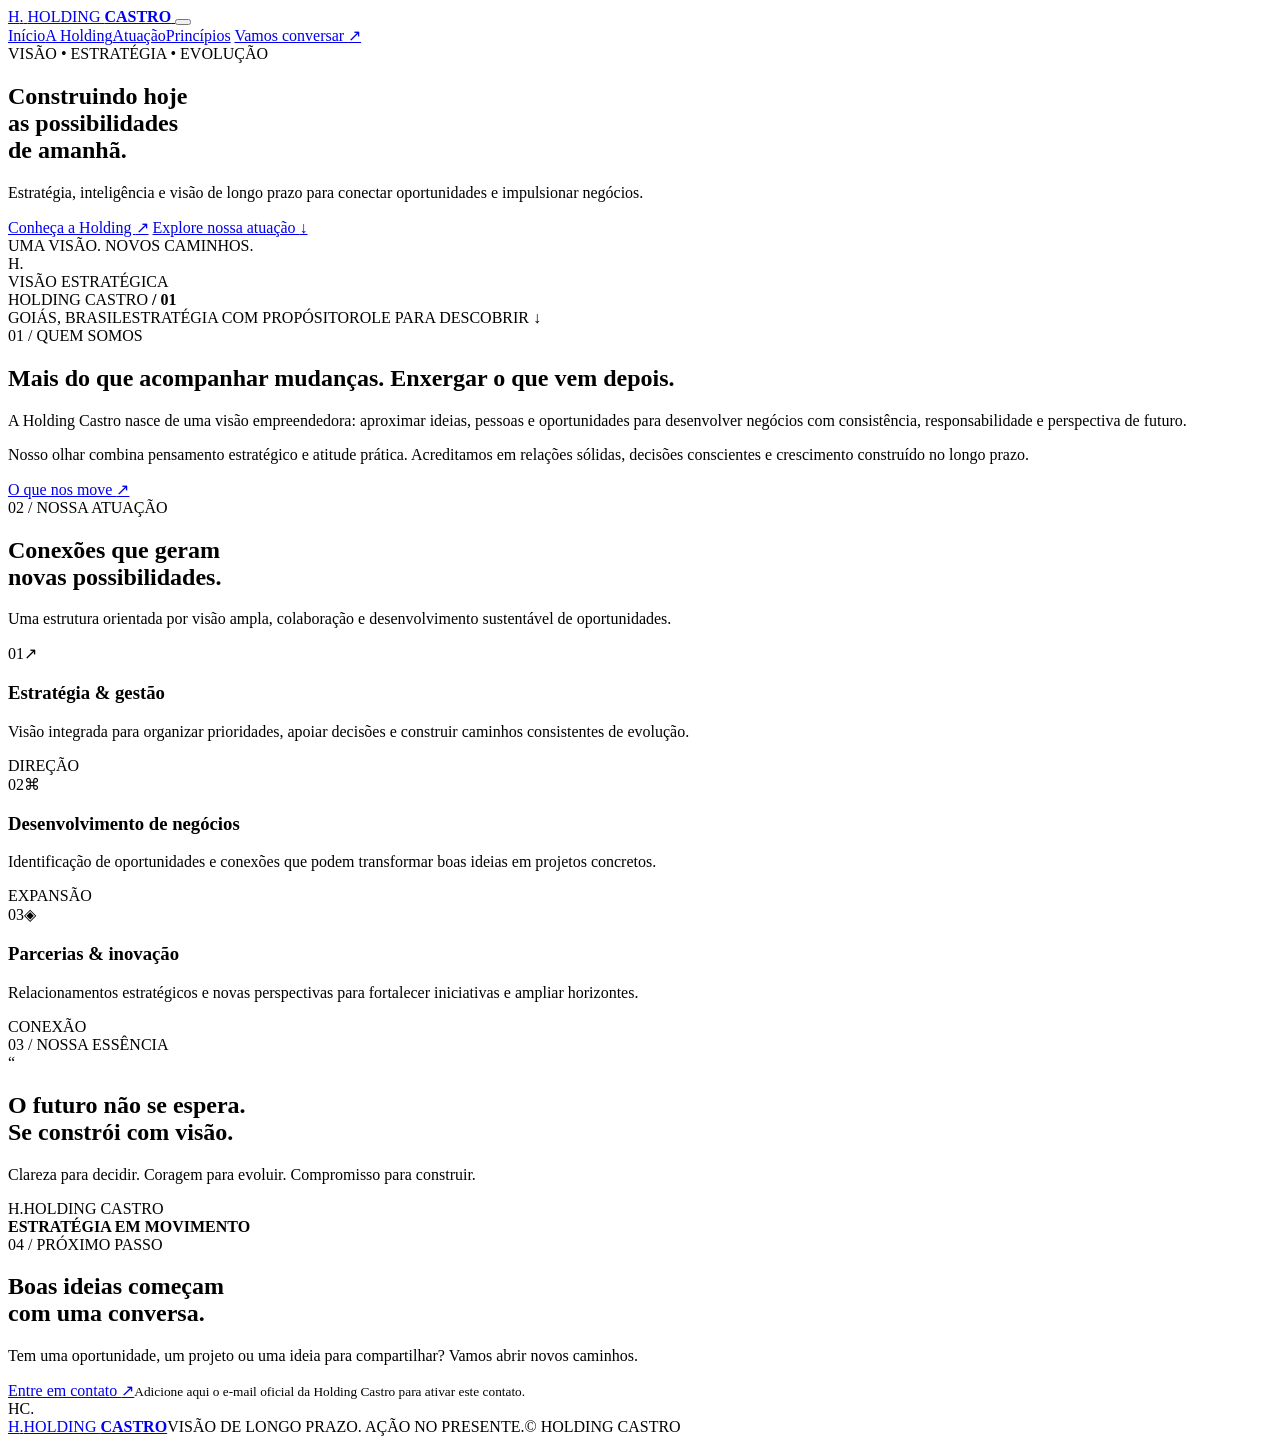
==== index.html @ 712f5ce4 "Cria novo site institucional preto e verde" ====
<!doctype html>
<html lang="pt-BR">
<head>
  <meta charset="utf-8">
  <meta name="viewport" content="width=device-width, initial-scale=1">
  <meta name="theme-color" content="#080b09">
  <meta name="description" content="Holding Castro — visão estratégica, gestão e oportunidades para construir negócios sólidos.">
  <title>Holding Castro | Estratégia que move o futuro</title>
  <link rel="preconnect" href="https://fonts.googleapis.com">
  <link rel="preconnect" href="https://fonts.gstatic.com" crossorigin>
  <link href="https://fonts.googleapis.com/css2?family=DM+Sans:wght@400;500;600;700&family=Manrope:wght@400;500;600;700;800&display=swap" rel="stylesheet">
  <link rel="stylesheet" href="styles.css">
  <script src="script.js" defer></script>
</head>
<body>
  <div class="ambient ambient-one"></div><div class="ambient ambient-two"></div>
  <header class="site-header">
    <div class="container nav-wrap">
      <a class="brand" href="#inicio" aria-label="Holding Castro, início">
        <span class="brand-symbol">H<span>.</span></span>
        <span class="brand-name">HOLDING <b>CASTRO</b></span>
      </a>
      <button class="menu-toggle" aria-label="Abrir menu" aria-expanded="false"><span></span><span></span></button>
      <nav class="nav-links" aria-label="Navegação principal">
        <a href="#inicio">Início</a><a href="#sobre">A Holding</a><a href="#atuacao">Atuação</a><a href="#principios">Princípios</a>
        <a class="nav-cta" href="#contato">Vamos conversar <span>↗</span></a>
      </nav>
    </div>
  </header>

  <main>
    <section class="hero" id="inicio">
      <div class="container hero-layout">
        <div class="hero-content reveal">
          <div class="eyebrow"><i></i> VISÃO • ESTRATÉGIA • EVOLUÇÃO</div>
          <h1>Construindo hoje<br>as possibilidades<br>de <span class="green-text">amanhã.</span></h1>
          <p class="hero-lead">Estratégia, inteligência e visão de longo prazo para conectar oportunidades e impulsionar negócios.</p>
          <div class="hero-actions">
            <a class="button button-primary" href="#sobre">Conheça a Holding <span>↗</span></a>
            <a class="text-link" href="#atuacao">Explore nossa atuação <span>↓</span></a>
          </div>
          <div class="hero-footnote"><span class="line"></span><span>UMA VISÃO. NOVOS CAMINHOS.</span></div>
        </div>
        <div class="hero-art reveal" aria-label="Elemento gráfico abstrato representando crescimento e conexão">
          <div class="orbit orbit-a"></div><div class="orbit orbit-b"></div>
          <div class="core"><div class="core-inner">H<span>.</span></div></div>
          <div class="orbit-label label-top"><span class="pulse"></span> VISÃO ESTRATÉGICA</div>
          <div class="orbit-label label-bottom">HOLDING CASTRO <b> / 01</b></div>
          <div class="art-cross cross-one"></div><div class="art-cross cross-two"></div>
        </div>
      </div>
      <div class="hero-bottom container"><span>GOIÁS, BRASIL</span><span>ESTRATÉGIA COM PROPÓSITO</span><span>ROLE PARA DESCOBRIR <b>↓</b></span></div>
    </section>

    <section class="intro section-pad" id="sobre">
      <div class="container intro-grid">
        <div class="section-kicker reveal"><span>01 / QUEM SOMOS</span><span class="kicker-rule"></span></div>
        <div class="intro-copy reveal">
          <h2>Mais do que acompanhar mudanças. <span class="muted-heading">Enxergar o que vem depois.</span></h2>
          <p>A Holding Castro nasce de uma visão empreendedora: aproximar ideias, pessoas e oportunidades para desenvolver negócios com consistência, responsabilidade e perspectiva de futuro.</p>
          <p>Nosso olhar combina pensamento estratégico e atitude prática. Acreditamos em relações sólidas, decisões conscientes e crescimento construído no longo prazo.</p>
          <a class="arrow-link" href="#principios">O que nos move <span>↗</span></a>
        </div>
      </div>
    </section>

    <section class="approach section-pad" id="atuacao">
      <div class="container">
        <div class="section-heading reveal">
          <div><div class="section-kicker"><span>02 / NOSSA ATUAÇÃO</span></div><h2>Conexões que geram<br><span class="green-text">novas possibilidades.</span></h2></div>
          <p>Uma estrutura orientada por visão ampla, colaboração e desenvolvimento sustentável de oportunidades.</p>
        </div>
        <div class="cards-grid">
          <article class="approach-card reveal"><div class="card-top"><span>01</span><span class="card-icon">↗</span></div><div class="card-line"></div><h3>Estratégia &amp; gestão</h3><p>Visão integrada para organizar prioridades, apoiar decisões e construir caminhos consistentes de evolução.</p><span class="card-index">DIREÇÃO</span></article>
          <article class="approach-card reveal"><div class="card-top"><span>02</span><span class="card-icon">⌘</span></div><div class="card-line"></div><h3>Desenvolvimento de negócios</h3><p>Identificação de oportunidades e conexões que podem transformar boas ideias em projetos concretos.</p><span class="card-index">EXPANSÃO</span></article>
          <article class="approach-card reveal"><div class="card-top"><span>03</span><span class="card-icon">◈</span></div><div class="card-line"></div><h3>Parcerias &amp; inovação</h3><p>Relacionamentos estratégicos e novas perspectivas para fortalecer iniciativas e ampliar horizontes.</p><span class="card-index">CONEXÃO</span></article>
        </div>
      </div>
    </section>

    <section class="statement section-pad" id="principios">
      <div class="container statement-inner reveal">
        <div class="section-kicker"><span>03 / NOSSA ESSÊNCIA</span></div>
        <div class="statement-content"><span class="quote-mark">“</span><h2>O futuro não se espera.<br><span class="green-text">Se constrói com visão.</span></h2><p>Clareza para decidir. Coragem para evoluir. Compromisso para construir.</p></div>
        <div class="statement-signature"><span class="signature-mark">H.</span><span>HOLDING CASTRO<br><b>ESTRATÉGIA EM MOVIMENTO</b></span></div>
      </div>
    </section>

    <section class="contact section-pad" id="contato">
      <div class="container contact-panel reveal">
        <div class="contact-orb"></div>
        <div class="section-kicker"><span>04 / PRÓXIMO PASSO</span></div>
        <div class="contact-content"><h2>Boas ideias começam<br>com uma <span class="green-text">conversa.</span></h2><p>Tem uma oportunidade, um projeto ou uma ideia para compartilhar? Vamos abrir novos caminhos.</p><a class="button button-primary" href="mailto:">Entre em contato <span>↗</span></a><small>Adicione aqui o e-mail oficial da Holding Castro para ativar este contato.</small></div>
        <div class="contact-watermark">HC<span>.</span></div>
      </div>
    </section>
  </main>

  <footer class="site-footer"><div class="container footer-inner"><a class="brand" href="#inicio"><span class="brand-symbol">H<span>.</span></span><span class="brand-name">HOLDING <b>CASTRO</b></span></a><span>VISÃO DE LONGO PRAZO. AÇÃO NO PRESENTE.</span><span>© <b id="year"></b> HOLDING CASTRO</span></div></footer>
</body>
</html>
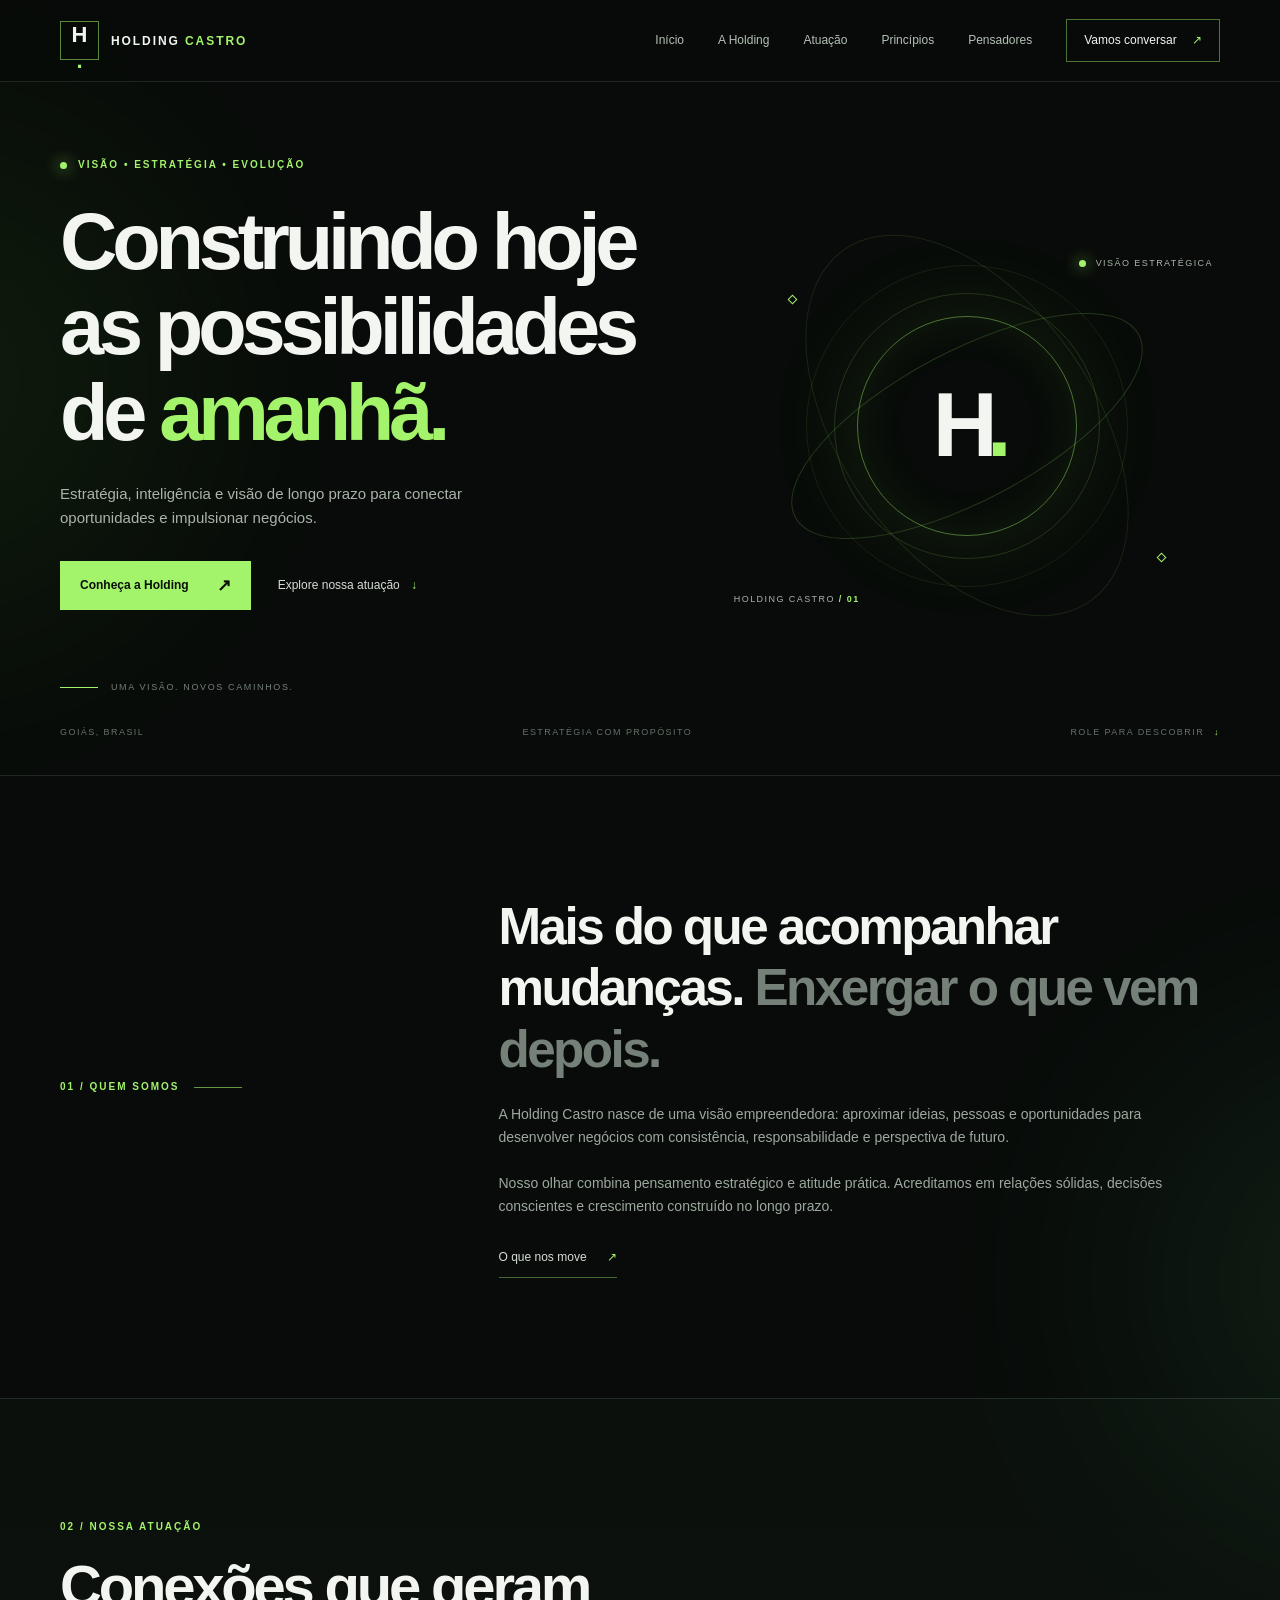
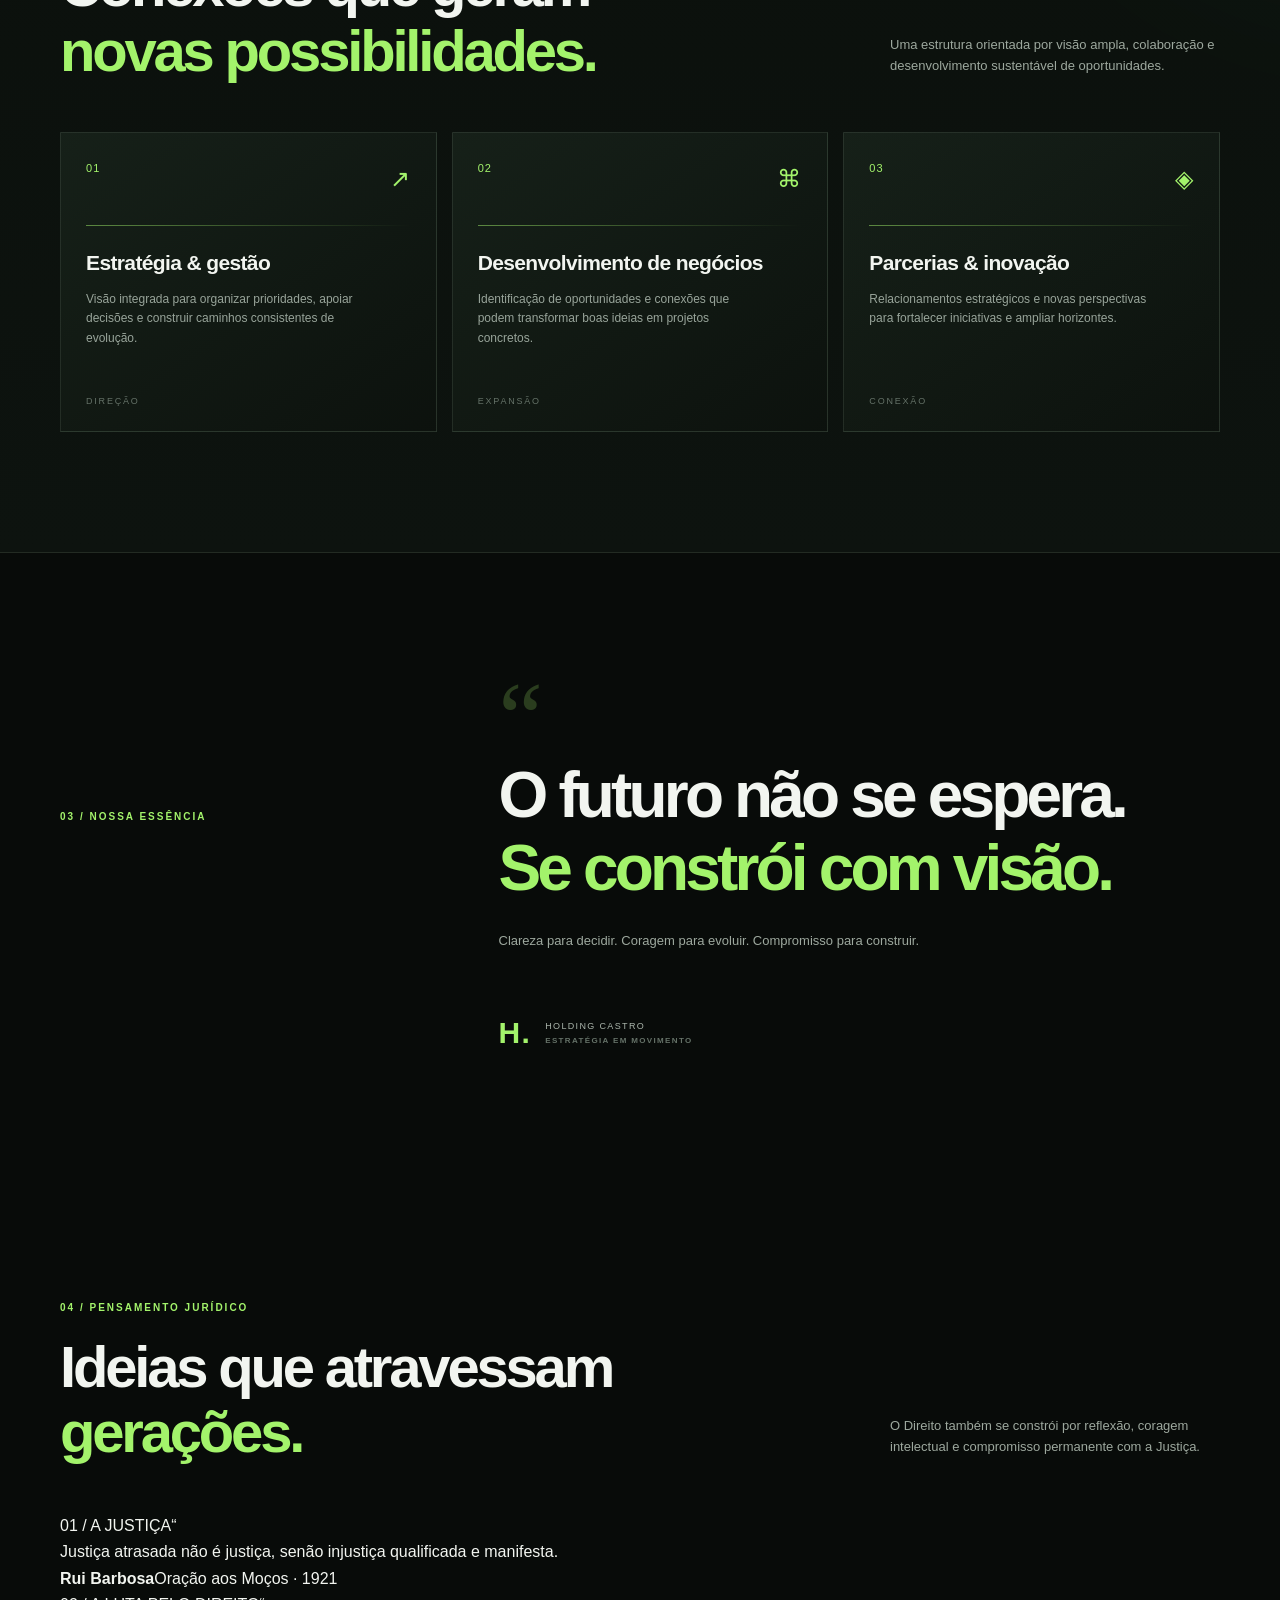
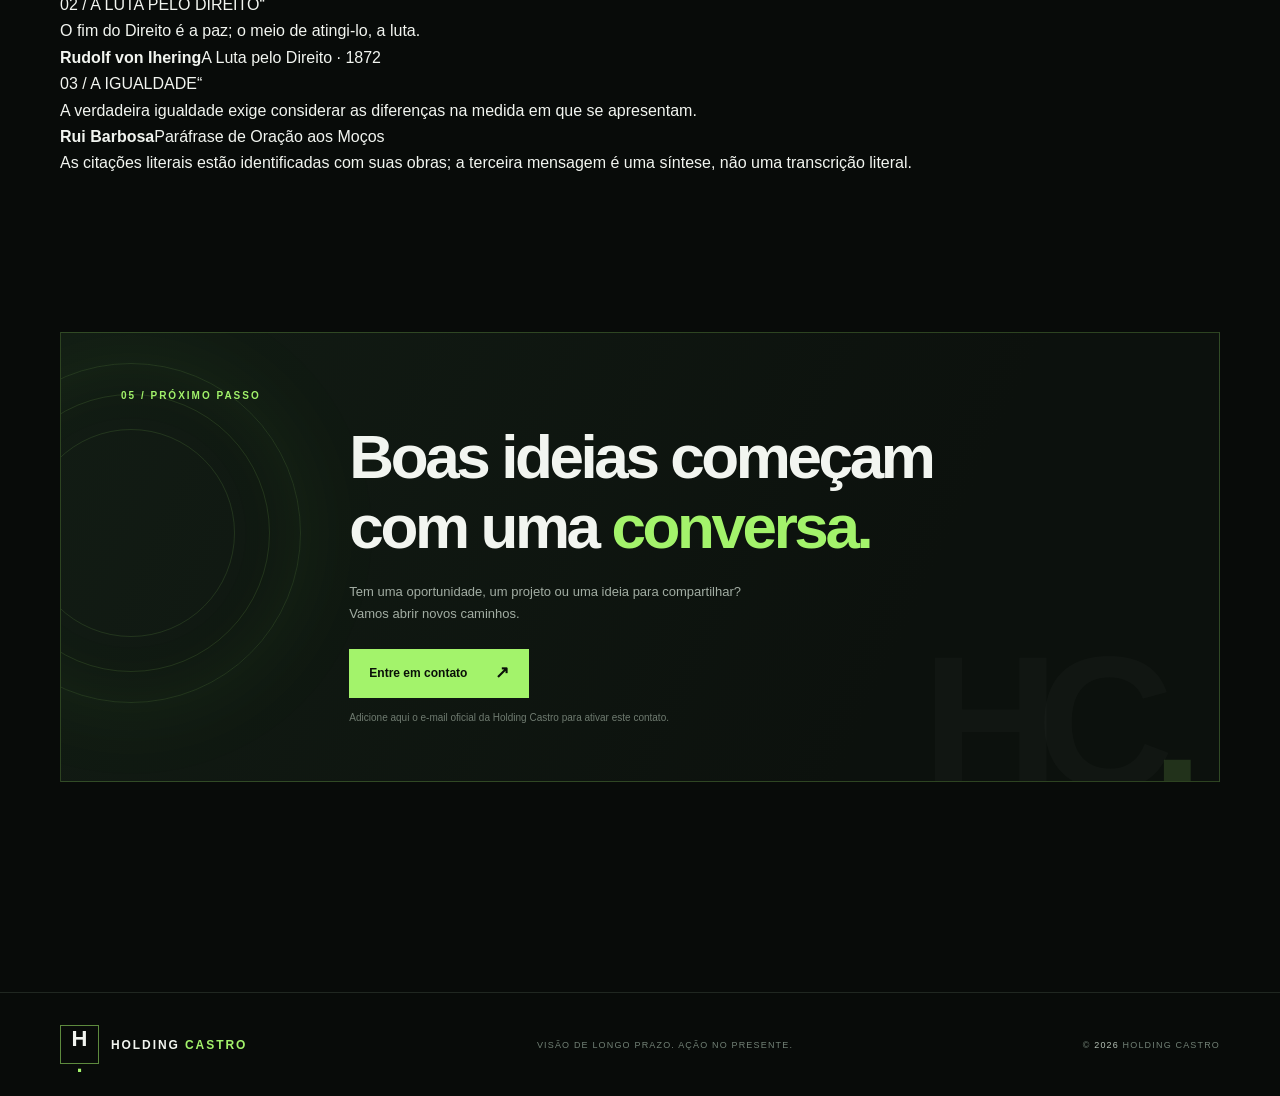
==== commit 3ff0da9d: "Adiciona seção de frases de pensadores do Direito" ====
--- a/index.html
+++ b/index.html
@@ -22,7 +22,7 @@
       </a>
       <button class="menu-toggle" aria-label="Abrir menu" aria-expanded="false"><span></span><span></span></button>
       <nav class="nav-links" aria-label="Navegação principal">
-        <a href="#inicio">Início</a><a href="#sobre">A Holding</a><a href="#atuacao">Atuação</a><a href="#principios">Princípios</a>
+        <a href="#inicio">Início</a><a href="#sobre">A Holding</a><a href="#atuacao">Atuação</a><a href="#principios">Princípios</a><a href="#pensadores">Pensadores</a>
         <a class="nav-cta" href="#contato">Vamos conversar <span>↗</span></a>
       </nav>
     </div>
@@ -86,10 +86,27 @@
       </div>
     </section>
 
+
+
+    <section class="thinkers section-pad" id="pensadores">
+      <div class="container">
+        <div class="section-heading reveal">
+          <div><div class="section-kicker"><span>04 / PENSAMENTO JURÍDICO</span></div><h2>Ideias que atravessam<br><span class="green-text">gerações.</span></h2></div>
+          <p>O Direito também se constrói por reflexão, coragem intelectual e compromisso permanente com a Justiça.</p>
+        </div>
+        <div class="thinkers-grid">
+          <article class="thinker-card reveal"><span class="thinker-number">01 / A JUSTIÇA</span><span class="thinker-quote">“</span><blockquote>Justiça atrasada não é justiça, senão injustiça qualificada e manifesta.</blockquote><div class="thinker-author"><b>Rui Barbosa</b><span>Oração aos Moços · 1921</span></div></article>
+          <article class="thinker-card thinker-featured reveal"><span class="thinker-number">02 / A LUTA PELO DIREITO</span><span class="thinker-quote">“</span><blockquote>O fim do Direito é a paz; o meio de atingi-lo, a luta.</blockquote><div class="thinker-author"><b>Rudolf von Ihering</b><span>A Luta pelo Direito · 1872</span></div></article>
+          <article class="thinker-card reveal"><span class="thinker-number">03 / A IGUALDADE</span><span class="thinker-quote">“</span><blockquote>A verdadeira igualdade exige considerar as diferenças na medida em que se apresentam.</blockquote><div class="thinker-author"><b>Rui Barbosa</b><span>Paráfrase de Oração aos Moços</span></div></article>
+        </div>
+        <p class="thinkers-note">As citações literais estão identificadas com suas obras; a terceira mensagem é uma síntese, não uma transcrição literal.</p>
+      </div>
+    </section>
+
     <section class="contact section-pad" id="contato">
       <div class="container contact-panel reveal">
         <div class="contact-orb"></div>
-        <div class="section-kicker"><span>04 / PRÓXIMO PASSO</span></div>
+        <div class="section-kicker"><span>05 / PRÓXIMO PASSO</span></div>
         <div class="contact-content"><h2>Boas ideias começam<br>com uma <span class="green-text">conversa.</span></h2><p>Tem uma oportunidade, um projeto ou uma ideia para compartilhar? Vamos abrir novos caminhos.</p><a class="button button-primary" href="mailto:">Entre em contato <span>↗</span></a><small>Adicione aqui o e-mail oficial da Holding Castro para ativar este contato.</small></div>
         <div class="contact-watermark">HC<span>.</span></div>
       </div>
--- a/styles.css
+++ b/styles.css
@@ -0,0 +1,16 @@
+:root{--bg:#080b09;--panel:#101612;--panel2:#0c110e;--green:#a3f36b;--green2:#65c83d;--white:#f2f5f0;--muted:#9aa59b;--line:rgba(190,220,190,.13);--font:'DM Sans',sans-serif;--display:'Manrope',sans-serif}
+*{box-sizing:border-box;margin:0;padding:0}html{scroll-behavior:smooth;scroll-padding-top:90px}body{background:var(--bg);color:var(--white);font-family:var(--font);line-height:1.65;overflow-x:hidden}a{color:inherit;text-decoration:none}.container{width:min(1160px,calc(100% - 48px));margin:auto}.green-text{color:var(--green)}.muted-heading{color:#748078}
+.ambient{position:absolute;width:460px;height:460px;border-radius:50%;filter:blur(130px);opacity:.09;pointer-events:none}.ambient-one{background:#58d52d;top:150px;left:-300px}.ambient-two{background:#5adf8b;right:-320px;top:1050px}
+.site-header{height:82px;position:sticky;top:0;z-index:20;background:rgba(8,11,9,.83);backdrop-filter:blur(18px);border-bottom:1px solid var(--line)}.nav-wrap{height:100%;display:flex;align-items:center;justify-content:space-between}.brand{display:inline-flex;align-items:center;gap:12px}.brand-symbol{width:39px;height:39px;border:1px solid rgba(163,243,107,.55);display:grid;place-items:center;font:800 22px var(--display);color:var(--white);position:relative}.brand-symbol span,.signature-mark{color:var(--green)}.brand-name{font:700 12px var(--display);letter-spacing:.16em}.brand-name b{color:var(--green);font-weight:700}.nav-links{display:flex;align-items:center;gap:34px;font-size:12px;color:#b6c0b7}.nav-links>a:not(.nav-cta){transition:color .2s}.nav-links>a:hover{color:var(--green)}.nav-cta{border:1px solid rgba(163,243,107,.45);padding:11px 17px;color:var(--white)}.nav-cta span{color:var(--green);padding-left:12px}.menu-toggle{display:none}
+.hero{min-height:690px;position:relative;display:flex;flex-direction:column;justify-content:center;padding:75px 0 35px;border-bottom:1px solid var(--line);overflow:hidden}.hero-layout{display:grid;grid-template-columns:1.1fr .9fr;align-items:center;gap:35px}.eyebrow,.section-kicker{font-size:10px;letter-spacing:.2em;color:var(--green);font-weight:700}.eyebrow{display:flex;align-items:center;gap:11px;margin-bottom:25px}.eyebrow i,.pulse{width:7px;height:7px;border-radius:50%;background:var(--green);box-shadow:0 0 15px var(--green)}h1,h2,h3{font-family:var(--display)}h1{font-size:clamp(48px,6.2vw,82px);line-height:1.08;letter-spacing:-.065em;font-weight:600}.hero-lead{max-width:480px;color:#aab4aa;font-size:15px;margin:26px 0 30px}.hero-actions{display:flex;align-items:center;gap:27px}.button{min-height:49px;display:inline-flex;align-items:center;justify-content:center;gap:28px;padding:0 20px;font-size:12px;font-weight:700;transition:transform .25s,box-shadow .25s}.button:hover{transform:translateY(-3px);box-shadow:0 12px 35px rgba(120,230,70,.17)}.button-primary{background:var(--green);color:#0a1008}.button-primary span{font-size:17px}.text-link,.arrow-link{font-size:12px;color:#d5ddd4}.text-link span{color:var(--green);padding-left:8px}.hero-footnote{display:flex;align-items:center;gap:13px;margin-top:70px;color:#758078;font-size:9px;letter-spacing:.18em}.hero-footnote .line{width:38px;height:1px;background:var(--green)}
+.hero-art{height:470px;position:relative;display:grid;place-items:center}.core{width:220px;height:220px;border-radius:50%;border:1px solid rgba(163,243,107,.45);display:grid;place-items:center;box-shadow:0 0 100px rgba(114,225,68,.11),inset 0 0 50px rgba(114,225,68,.08);position:relative}.core:before,.core:after{content:"";position:absolute;border:1px solid rgba(163,243,107,.16);border-radius:50%;inset:-24px}.core:after{inset:-52px;border-color:rgba(163,243,107,.09)}.core-inner{font:800 90px var(--display);letter-spacing:-.12em}.core-inner span{color:var(--green)}.orbit{position:absolute;border:1px solid rgba(163,243,107,.18);border-radius:50%;transform:rotate(-28deg)}.orbit-a{width:390px;height:150px}.orbit-b{width:430px;height:255px;transform:rotate(55deg);border-color:rgba(163,243,107,.11)}.orbit-label{position:absolute;font-size:9px;letter-spacing:.16em;color:#a9b5aa}.label-top{top:65px;right:7px;display:flex;align-items:center;gap:10px}.label-bottom{bottom:54px;left:20px}.label-bottom b{color:var(--green)}.art-cross{position:absolute;width:7px;height:7px;border:1px solid var(--green);transform:rotate(45deg)}.cross-one{top:105px;left:75px}.cross-two{right:55px;bottom:100px}
+.hero-bottom{display:flex;justify-content:space-between;color:#667169;font-size:9px;letter-spacing:.16em;margin-top:30px}.hero-bottom b{color:var(--green);padding-left:6px}
+.section-pad{padding:120px 0}.intro-grid{display:grid;grid-template-columns:.7fr 1.3fr;gap:50px}.section-kicker{display:flex;align-items:center;gap:15px}.kicker-rule{height:1px;width:48px;background:var(--green);opacity:.6}.intro-copy h2{font-size:clamp(33px,4vw,52px);line-height:1.2;letter-spacing:-.05em;font-weight:600;max-width:720px}.intro-copy>p{max-width:690px;color:#9da89e;font-size:14px;margin-top:23px}.arrow-link{display:inline-flex;gap:20px;margin-top:30px;border-bottom:1px solid rgba(163,243,107,.4);padding-bottom:9px}.arrow-link span{color:var(--green)}
+.approach{background:linear-gradient(180deg,#0b100c,#0d130f);border-top:1px solid var(--line);border-bottom:1px solid var(--line)}.section-heading{display:flex;justify-content:space-between;align-items:end;gap:40px;margin-bottom:48px}.section-heading h2,.contact-content h2{font-size:clamp(37px,4.8vw,58px);line-height:1.12;letter-spacing:-.055em;margin-top:18px}.section-heading>p{max-width:330px;color:#9da89e;font-size:13px;padding-bottom:7px}.cards-grid{display:grid;grid-template-columns:repeat(3,1fr);gap:15px}.approach-card{min-height:300px;padding:26px 25px 22px;background:linear-gradient(145deg,rgba(25,36,27,.8),rgba(12,17,13,.8));border:1px solid var(--line);position:relative;transition:transform .3s,border-color .3s}.approach-card:hover{transform:translateY(-7px);border-color:rgba(163,243,107,.45)}.card-top{display:flex;justify-content:space-between;color:var(--green);font-size:11px;letter-spacing:.1em}.card-icon{font-size:24px}.card-line{height:1px;background:linear-gradient(90deg,var(--green),transparent);opacity:.5;margin:27px 0 24px}.approach-card h3{font-size:21px;line-height:1.25;letter-spacing:-.03em}.approach-card p{color:#98a49a;font-size:12px;margin-top:13px;max-width:290px}.card-index{position:absolute;bottom:22px;left:25px;color:#657268;font-size:9px;letter-spacing:.2em}
+.statement{padding:130px 0}.statement-inner{display:grid;grid-template-columns:.7fr 1.3fr;gap:50px;position:relative}.statement-content{position:relative}.quote-mark{font:100px Georgia;color:rgba(163,243,107,.22);line-height:.7}.statement-content h2{font-size:clamp(42px,5vw,66px);line-height:1.14;letter-spacing:-.06em}.statement-content p{color:#9da89e;font-size:13px;margin-top:25px}.statement-signature{grid-column:2;display:flex;align-items:center;gap:14px;margin-top:15px;color:#aab5ab;font-size:9px;letter-spacing:.15em}.signature-mark{font:700 30px var(--display)}.statement-signature b{color:#657268;font-size:8px}
+.contact{padding-top:35px}.contact-panel{position:relative;overflow:hidden;min-height:400px;padding:55px 60px;background:linear-gradient(115deg,#121c14,#0c110d 72%);border:1px solid rgba(163,243,107,.22)}.contact-content{position:relative;z-index:1;margin-left:22%}.contact-content h2{font-size:clamp(40px,5vw,62px)}.contact-content p{color:#a2ada3;font-size:13px;max-width:400px;margin:20px 0 25px}.contact-content small{display:block;color:#6f7b70;font-size:10px;margin-top:12px}.contact-orb{position:absolute;width:340px;height:340px;border-radius:50%;border:1px solid rgba(163,243,107,.13);left:-100px;top:30px;box-shadow:0 0 100px rgba(113,220,68,.07),inset 0 0 70px rgba(113,220,68,.06)}.contact-orb:before,.contact-orb:after{content:"";position:absolute;border:1px solid rgba(163,243,107,.12);border-radius:50%;inset:30px}.contact-orb:after{inset:65px}.contact-watermark{position:absolute;right:38px;bottom:-50px;font:800 190px var(--display);color:rgba(255,255,255,.025);letter-spacing:-.12em}.contact-watermark span{color:rgba(163,243,107,.15)}
+.site-footer{padding:32px 0;border-top:1px solid var(--line);margin-top:90px}.footer-inner{display:flex;justify-content:space-between;align-items:center;gap:20px}.footer-inner>span{font-size:9px;color:#718075;letter-spacing:.13em}.footer-inner>span b{color:#b4c0b5;font-weight:500}
+.reveal{opacity:0;transform:translateY(22px);transition:opacity .7s ease,transform .7s ease}.reveal.visible{opacity:1;transform:translateY(0)}
+@media(max-width:850px){.nav-links{gap:18px}.hero-layout{grid-template-columns:1fr  .8fr}.hero-art{transform:scale(.85)}.intro-grid,.statement-inner{grid-template-columns:.5fr 1.5fr;gap:25px}.contact-content{margin-left:12%}}
+@media(max-width:680px){.container{width:min(100% - 36px,520px)}.site-header{height:70px}.menu-toggle{display:flex;width:42px;height:42px;flex-direction:column;justify-content:center;align-items:center;gap:6px;background:transparent;border:1px solid var(--line)}.menu-toggle span{width:17px;height:1px;background:var(--green);transition:transform .2s}.menu-toggle[aria-expanded=true] span:first-child{transform:translateY(3.5px) rotate(45deg)}.menu-toggle[aria-expanded=true] span:last-child{transform:translateY(-3.5px) rotate(-45deg)}.nav-links{display:none;position:absolute;top:69px;left:0;right:0;background:#0b100c;border-bottom:1px solid var(--line);padding:22px 24px 25px;align-items:stretch;flex-direction:column;gap:19px}.nav-links.open{display:flex}.nav-cta{text-align:center}.hero{padding:75px 0 25px;min-height:auto}.hero-layout{grid-template-columns:1fr;gap:0}.hero-art{height:320px;transform:scale(.8);margin:-5px -25px}.hero-content h1{font-size:clamp(48px,13vw,68px)}.hero-lead{font-size:14px}.hero-footnote{margin-top:42px}.hero-bottom{font-size:7px;letter-spacing:.1em}.hero-bottom span:nth-child(2){display:none}.section-pad{padding:80px 0}.intro-grid,.statement-inner{grid-template-columns:1fr;gap:27px}.intro-copy h2{font-size:37px}.section-heading{display:block}.section-heading>p{margin-top:22px}.cards-grid{grid-template-columns:1fr}.approach-card{min-height:260px}.statement-content h2{font-size:43px}.statement-signature{grid-column:1}.contact{padding-top:5px}.contact-panel{padding:38px 25px;min-height:440px}.contact-content{margin:35px 0 0}.contact-content h2{font-size:43px}.contact-orb{left:160px;top:-170px;width:260px;height:260px}.contact-watermark{font-size:120px;right:12px}.footer-inner{flex-wrap:wrap}.footer-inner>span:nth-child(2){order:3;width:100%}.site-footer{margin-top:65px}.brand-name{font-size:10px}}
+@media(prefers-reduced-motion:reduce){html{scroll-behavior:auto}.reveal{opacity:1;transform:none;transition:none}*{animation-duration:.01ms!important;transition-duration:.01ms!important}}
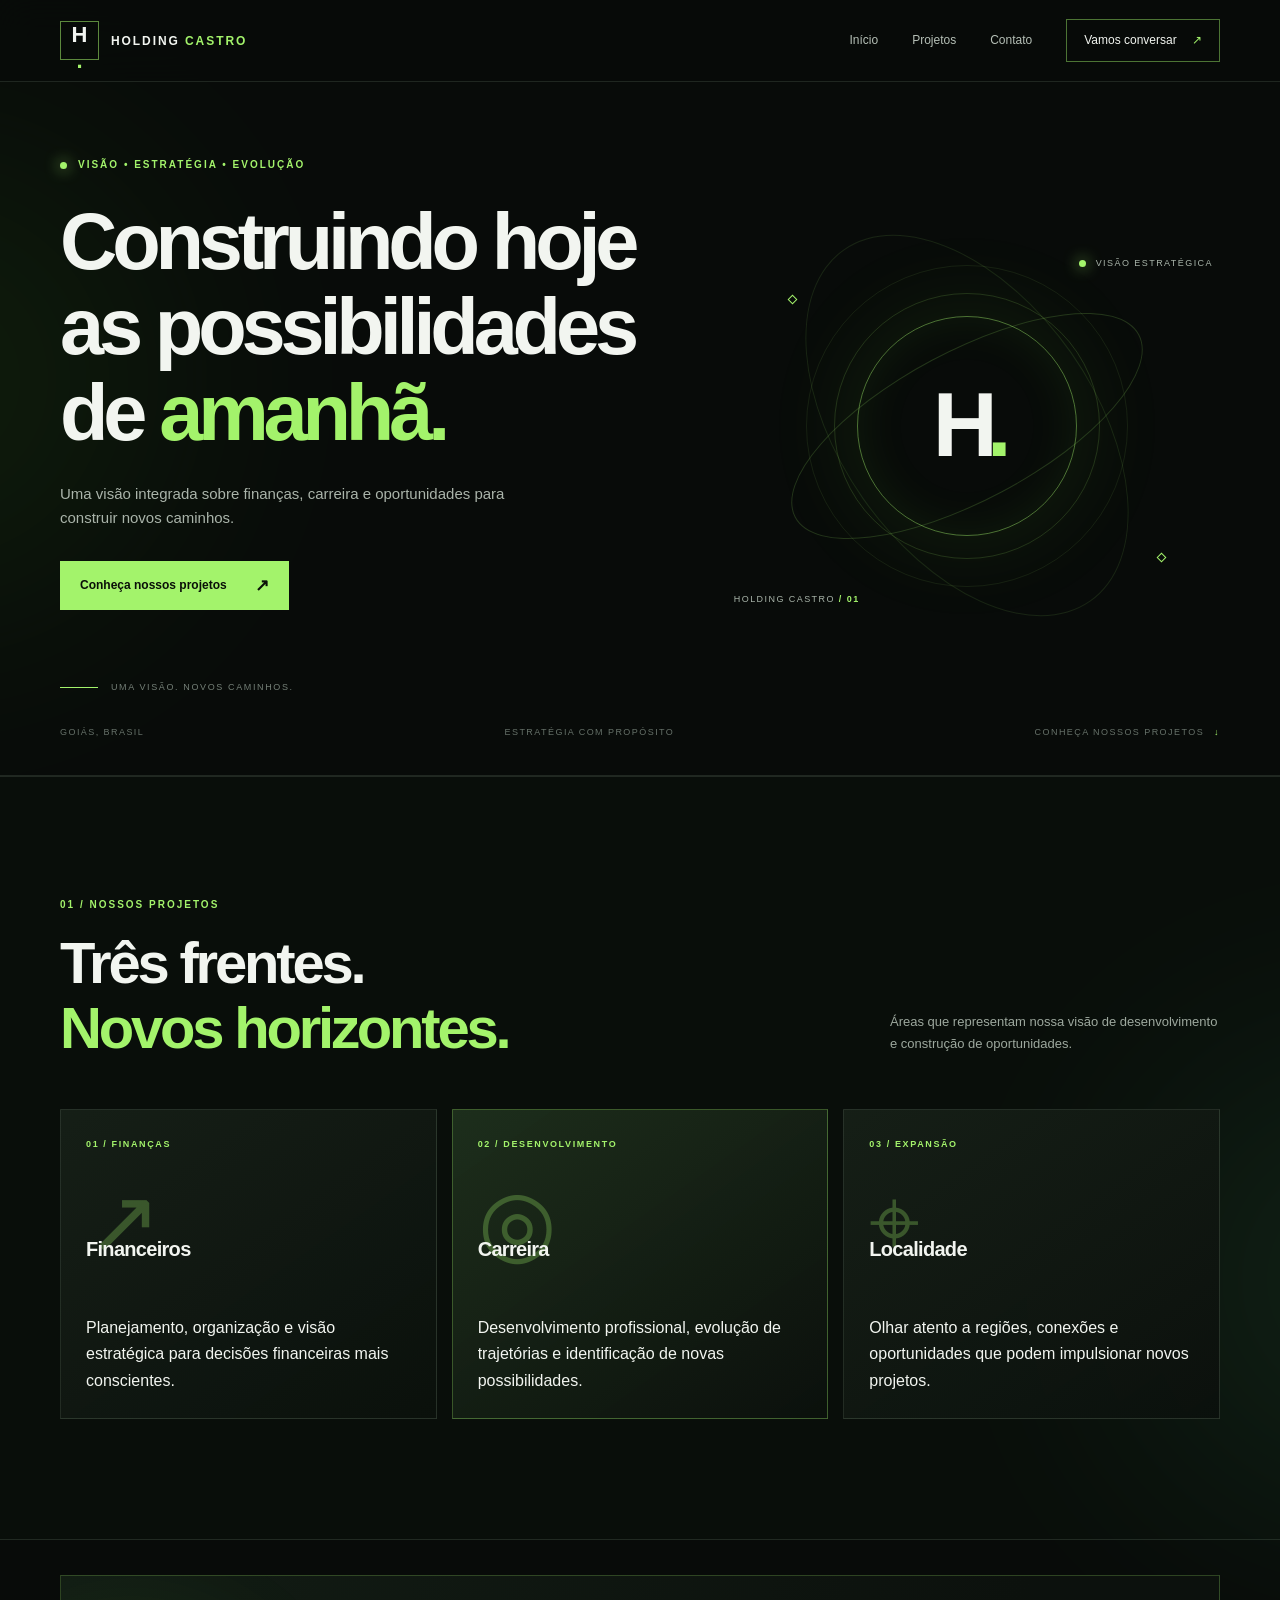
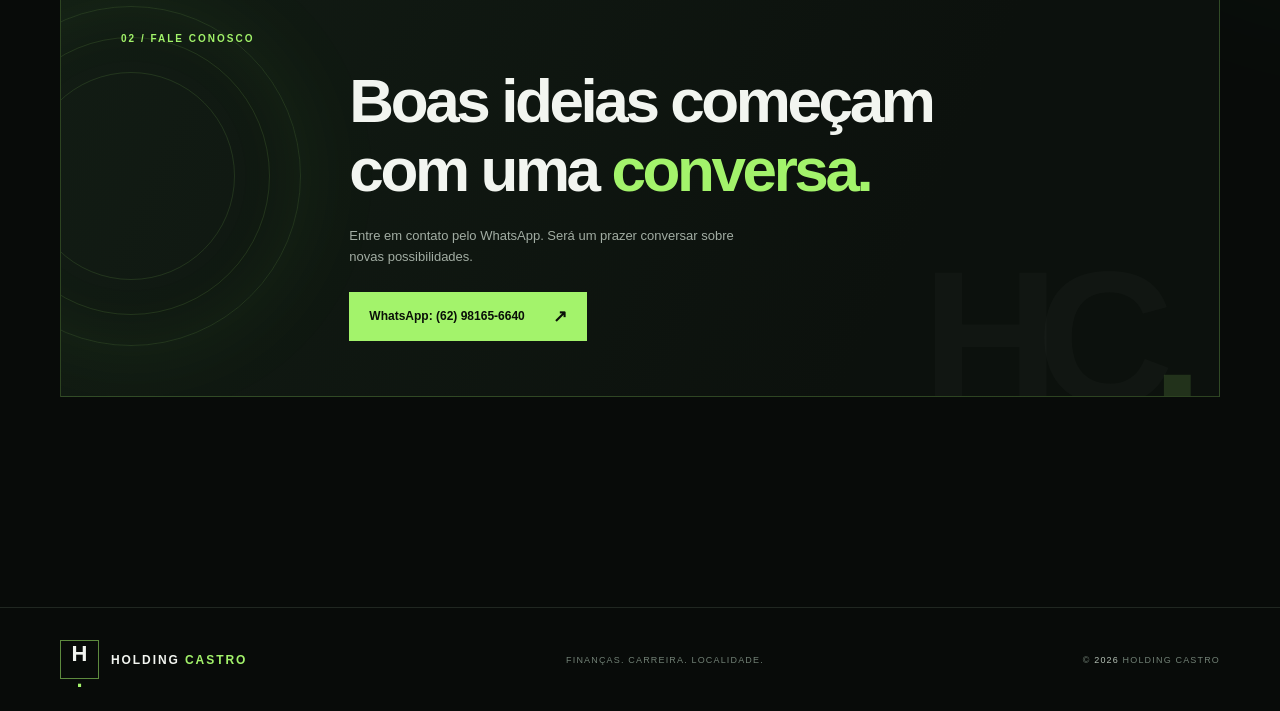
==== commit 13acaed4: "Simplifica site e reorganiza seção de projetos" ====
--- a/index.html
+++ b/index.html
@@ -22,7 +22,7 @@
       </a>
       <button class="menu-toggle" aria-label="Abrir menu" aria-expanded="false"><span></span><span></span></button>
       <nav class="nav-links" aria-label="Navegação principal">
-        <a href="#inicio">Início</a><a href="#sobre">A Holding</a><a href="#atuacao">Atuação</a><a href="#principios">Princípios</a><a href="#pensadores">Pensadores</a>
+        <a href="#inicio">Início</a><a href="#projetos">Projetos</a><a href="#contato">Contato</a>
         <a class="nav-cta" href="#contato">Vamos conversar <span>↗</span></a>
       </nav>
     </div>
@@ -34,10 +34,9 @@
         <div class="hero-content reveal">
           <div class="eyebrow"><i></i> VISÃO • ESTRATÉGIA • EVOLUÇÃO</div>
           <h1>Construindo hoje<br>as possibilidades<br>de <span class="green-text">amanhã.</span></h1>
-          <p class="hero-lead">Estratégia, inteligência e visão de longo prazo para conectar oportunidades e impulsionar negócios.</p>
+          <p class="hero-lead">Uma visão integrada sobre finanças, carreira e oportunidades para construir novos caminhos.</p>
           <div class="hero-actions">
-            <a class="button button-primary" href="#sobre">Conheça a Holding <span>↗</span></a>
-            <a class="text-link" href="#atuacao">Explore nossa atuação <span>↓</span></a>
+            <a class="button button-primary" href="#projetos">Conheça nossos projetos <span>↗</span></a>
           </div>
           <div class="hero-footnote"><span class="line"></span><span>UMA VISÃO. NOVOS CAMINHOS.</span></div>
         </div>
@@ -49,70 +48,33 @@
           <div class="art-cross cross-one"></div><div class="art-cross cross-two"></div>
         </div>
       </div>
-      <div class="hero-bottom container"><span>GOIÁS, BRASIL</span><span>ESTRATÉGIA COM PROPÓSITO</span><span>ROLE PARA DESCOBRIR <b>↓</b></span></div>
+      <div class="hero-bottom container"><span>GOIÁS, BRASIL</span><span>ESTRATÉGIA COM PROPÓSITO</span><span>CONHEÇA NOSSOS PROJETOS <b>↓</b></span></div>
     </section>
 
-    <section class="intro section-pad" id="sobre">
-      <div class="container intro-grid">
-        <div class="section-kicker reveal"><span>01 / QUEM SOMOS</span><span class="kicker-rule"></span></div>
-        <div class="intro-copy reveal">
-          <h2>Mais do que acompanhar mudanças. <span class="muted-heading">Enxergar o que vem depois.</span></h2>
-          <p>A Holding Castro nasce de uma visão empreendedora: aproximar ideias, pessoas e oportunidades para desenvolver negócios com consistência, responsabilidade e perspectiva de futuro.</p>
-          <p>Nosso olhar combina pensamento estratégico e atitude prática. Acreditamos em relações sólidas, decisões conscientes e crescimento construído no longo prazo.</p>
-          <a class="arrow-link" href="#principios">O que nos move <span>↗</span></a>
-        </div>
-      </div>
-    </section>
-
-    <section class="approach section-pad" id="atuacao">
+    <section class="thinkers section-pad" id="projetos">
       <div class="container">
         <div class="section-heading reveal">
-          <div><div class="section-kicker"><span>02 / NOSSA ATUAÇÃO</span></div><h2>Conexões que geram<br><span class="green-text">novas possibilidades.</span></h2></div>
-          <p>Uma estrutura orientada por visão ampla, colaboração e desenvolvimento sustentável de oportunidades.</p>
-        </div>
-        <div class="cards-grid">
-          <article class="approach-card reveal"><div class="card-top"><span>01</span><span class="card-icon">↗</span></div><div class="card-line"></div><h3>Estratégia &amp; gestão</h3><p>Visão integrada para organizar prioridades, apoiar decisões e construir caminhos consistentes de evolução.</p><span class="card-index">DIREÇÃO</span></article>
-          <article class="approach-card reveal"><div class="card-top"><span>02</span><span class="card-icon">⌘</span></div><div class="card-line"></div><h3>Desenvolvimento de negócios</h3><p>Identificação de oportunidades e conexões que podem transformar boas ideias em projetos concretos.</p><span class="card-index">EXPANSÃO</span></article>
-          <article class="approach-card reveal"><div class="card-top"><span>03</span><span class="card-icon">◈</span></div><div class="card-line"></div><h3>Parcerias &amp; inovação</h3><p>Relacionamentos estratégicos e novas perspectivas para fortalecer iniciativas e ampliar horizontes.</p><span class="card-index">CONEXÃO</span></article>
-        </div>
-      </div>
-    </section>
-
-    <section class="statement section-pad" id="principios">
-      <div class="container statement-inner reveal">
-        <div class="section-kicker"><span>03 / NOSSA ESSÊNCIA</span></div>
-        <div class="statement-content"><span class="quote-mark">“</span><h2>O futuro não se espera.<br><span class="green-text">Se constrói com visão.</span></h2><p>Clareza para decidir. Coragem para evoluir. Compromisso para construir.</p></div>
-        <div class="statement-signature"><span class="signature-mark">H.</span><span>HOLDING CASTRO<br><b>ESTRATÉGIA EM MOVIMENTO</b></span></div>
-      </div>
-    </section>
-
-
-
-    <section class="thinkers section-pad" id="pensadores">
-      <div class="container">
-        <div class="section-heading reveal">
-          <div><div class="section-kicker"><span>04 / PENSAMENTO JURÍDICO</span></div><h2>Ideias que atravessam<br><span class="green-text">gerações.</span></h2></div>
-          <p>O Direito também se constrói por reflexão, coragem intelectual e compromisso permanente com a Justiça.</p>
+          <div><div class="section-kicker"><span>01 / NOSSOS PROJETOS</span></div><h2>Três frentes.<br><span class="green-text">Novos horizontes.</span></h2></div>
+          <p>Áreas que representam nossa visão de desenvolvimento e construção de oportunidades.</p>
         </div>
         <div class="thinkers-grid">
-          <article class="thinker-card reveal"><span class="thinker-number">01 / A JUSTIÇA</span><span class="thinker-quote">“</span><blockquote>Justiça atrasada não é justiça, senão injustiça qualificada e manifesta.</blockquote><div class="thinker-author"><b>Rui Barbosa</b><span>Oração aos Moços · 1921</span></div></article>
-          <article class="thinker-card thinker-featured reveal"><span class="thinker-number">02 / A LUTA PELO DIREITO</span><span class="thinker-quote">“</span><blockquote>O fim do Direito é a paz; o meio de atingi-lo, a luta.</blockquote><div class="thinker-author"><b>Rudolf von Ihering</b><span>A Luta pelo Direito · 1872</span></div></article>
-          <article class="thinker-card reveal"><span class="thinker-number">03 / A IGUALDADE</span><span class="thinker-quote">“</span><blockquote>A verdadeira igualdade exige considerar as diferenças na medida em que se apresentam.</blockquote><div class="thinker-author"><b>Rui Barbosa</b><span>Paráfrase de Oração aos Moços</span></div></article>
+          <article class="thinker-card reveal"><span class="thinker-number">01 / FINANÇAS</span><span class="thinker-quote">↗</span><blockquote>Financeiros</blockquote><p class="project-description">Planejamento, organização e visão estratégica para decisões financeiras mais conscientes.</p></article>
+          <article class="thinker-card thinker-featured reveal"><span class="thinker-number">02 / DESENVOLVIMENTO</span><span class="thinker-quote">◎</span><blockquote>Carreira</blockquote><p class="project-description">Desenvolvimento profissional, evolução de trajetórias e identificação de novas possibilidades.</p></article>
+          <article class="thinker-card reveal"><span class="thinker-number">03 / EXPANSÃO</span><span class="thinker-quote">⌖</span><blockquote>Localidade</blockquote><p class="project-description">Olhar atento a regiões, conexões e oportunidades que podem impulsionar novos projetos.</p></article>
         </div>
-        <p class="thinkers-note">As citações literais estão identificadas com suas obras; a terceira mensagem é uma síntese, não uma transcrição literal.</p>
       </div>
     </section>
 
     <section class="contact section-pad" id="contato">
       <div class="container contact-panel reveal">
         <div class="contact-orb"></div>
-        <div class="section-kicker"><span>05 / PRÓXIMO PASSO</span></div>
-        <div class="contact-content"><h2>Boas ideias começam<br>com uma <span class="green-text">conversa.</span></h2><p>Tem uma oportunidade, um projeto ou uma ideia para compartilhar? Vamos abrir novos caminhos.</p><a class="button button-primary" href="mailto:">Entre em contato <span>↗</span></a><small>Adicione aqui o e-mail oficial da Holding Castro para ativar este contato.</small></div>
+        <div class="section-kicker"><span>02 / FALE CONOSCO</span></div>
+        <div class="contact-content"><h2>Boas ideias começam<br>com uma <span class="green-text">conversa.</span></h2><p>Entre em contato pelo WhatsApp. Será um prazer conversar sobre novas possibilidades.</p><a class="button button-primary" href="https://wa.me/5562981656640" target="_blank" rel="noopener noreferrer">WhatsApp: (62) 98165-6640 <span>↗</span></a></div>
         <div class="contact-watermark">HC<span>.</span></div>
       </div>
     </section>
   </main>
 
-  <footer class="site-footer"><div class="container footer-inner"><a class="brand" href="#inicio"><span class="brand-symbol">H<span>.</span></span><span class="brand-name">HOLDING <b>CASTRO</b></span></a><span>VISÃO DE LONGO PRAZO. AÇÃO NO PRESENTE.</span><span>© <b id="year"></b> HOLDING CASTRO</span></div></footer>
+  <footer class="site-footer"><div class="container footer-inner"><a class="brand" href="#inicio"><span class="brand-symbol">H<span>.</span></span><span class="brand-name">HOLDING <b>CASTRO</b></span></a><span>FINANÇAS. CARREIRA. LOCALIDADE.</span><span>© <b id="year"></b> HOLDING CASTRO</span></div></footer>
 </body>
 </html>
--- a/styles.css
+++ b/styles.css
@@ -14,3 +14,19 @@
 @media(max-width:850px){.nav-links{gap:18px}.hero-layout{grid-template-columns:1fr  .8fr}.hero-art{transform:scale(.85)}.intro-grid,.statement-inner{grid-template-columns:.5fr 1.5fr;gap:25px}.contact-content{margin-left:12%}}
 @media(max-width:680px){.container{width:min(100% - 36px,520px)}.site-header{height:70px}.menu-toggle{display:flex;width:42px;height:42px;flex-direction:column;justify-content:center;align-items:center;gap:6px;background:transparent;border:1px solid var(--line)}.menu-toggle span{width:17px;height:1px;background:var(--green);transition:transform .2s}.menu-toggle[aria-expanded=true] span:first-child{transform:translateY(3.5px) rotate(45deg)}.menu-toggle[aria-expanded=true] span:last-child{transform:translateY(-3.5px) rotate(-45deg)}.nav-links{display:none;position:absolute;top:69px;left:0;right:0;background:#0b100c;border-bottom:1px solid var(--line);padding:22px 24px 25px;align-items:stretch;flex-direction:column;gap:19px}.nav-links.open{display:flex}.nav-cta{text-align:center}.hero{padding:75px 0 25px;min-height:auto}.hero-layout{grid-template-columns:1fr;gap:0}.hero-art{height:320px;transform:scale(.8);margin:-5px -25px}.hero-content h1{font-size:clamp(48px,13vw,68px)}.hero-lead{font-size:14px}.hero-footnote{margin-top:42px}.hero-bottom{font-size:7px;letter-spacing:.1em}.hero-bottom span:nth-child(2){display:none}.section-pad{padding:80px 0}.intro-grid,.statement-inner{grid-template-columns:1fr;gap:27px}.intro-copy h2{font-size:37px}.section-heading{display:block}.section-heading>p{margin-top:22px}.cards-grid{grid-template-columns:1fr}.approach-card{min-height:260px}.statement-content h2{font-size:43px}.statement-signature{grid-column:1}.contact{padding-top:5px}.contact-panel{padding:38px 25px;min-height:440px}.contact-content{margin:35px 0 0}.contact-content h2{font-size:43px}.contact-orb{left:160px;top:-170px;width:260px;height:260px}.contact-watermark{font-size:120px;right:12px}.footer-inner{flex-wrap:wrap}.footer-inner>span:nth-child(2){order:3;width:100%}.site-footer{margin-top:65px}.brand-name{font-size:10px}}
 @media(prefers-reduced-motion:reduce){html{scroll-behavior:auto}.reveal{opacity:1;transform:none;transition:none}*{animation-duration:.01ms!important;transition-duration:.01ms!important}}
+
+/* Pensamento jurídico */
+.thinkers{background:#090e0a;border-top:1px solid var(--line);border-bottom:1px solid var(--line)}
+.thinkers-grid{display:grid;grid-template-columns:repeat(3,minmax(0,1fr));gap:15px;margin-top:45px}
+.thinker-card{min-height:310px;padding:27px 25px 24px;background:linear-gradient(145deg,rgba(22,32,23,.92),rgba(11,16,12,.96));border:1px solid var(--line);position:relative;display:flex;flex-direction:column;transition:transform .3s,border-color .3s}
+.thinker-card:hover{transform:translateY(-6px);border-color:rgba(163,243,107,.48)}
+.thinker-featured{background:linear-gradient(145deg,rgba(37,58,34,.72),rgba(11,16,12,.96));border-color:rgba(163,243,107,.3)}
+.thinker-number{font-size:9px;letter-spacing:.18em;color:var(--green);font-weight:700}
+.thinker-quote{font:90px Georgia;color:rgba(163,243,107,.28);line-height:.95;margin-top:28px;height:55px}
+.thinker-card blockquote{font:600 20px/1.45 var(--display);letter-spacing:-.035em;color:var(--white);flex:1}
+.thinker-author{display:flex;flex-direction:column;gap:4px;margin-top:25px;padding-top:17px;border-top:1px solid var(--line)}
+.thinker-author b{font-size:12px;color:var(--green);font-weight:700}
+.thinker-author span{font-size:10px;color:#849087}
+.thinkers-note{margin-top:17px;color:#69766c;font-size:10px}
+@media(max-width:850px){.thinkers-grid{grid-template-columns:1fr 1fr}.thinker-card:last-child{grid-column:1/-1;min-height:250px}}
+@media(max-width:680px){.thinkers-grid{grid-template-columns:1fr}.thinker-card:last-child{grid-column:auto}.thinker-card{min-height:270px}.thinker-card blockquote{font-size:19px}}
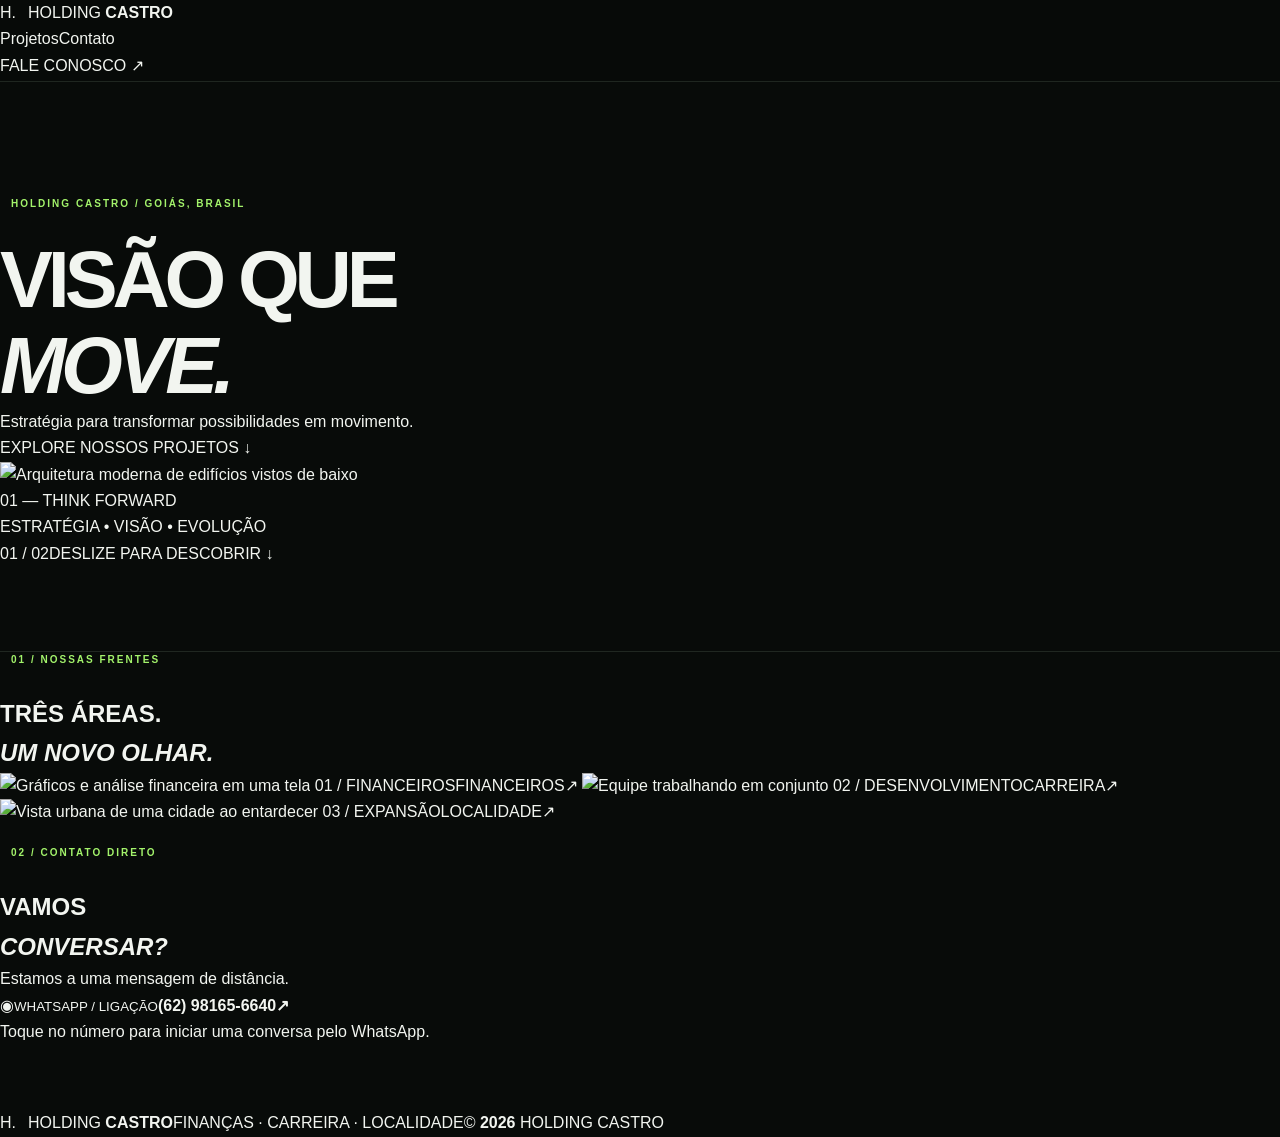
==== commit 5a515986: "Redesenha site com contato em destaque e projetos visuais" ====
--- a/index.html
+++ b/index.html
@@ -3,9 +3,9 @@
 <head>
   <meta charset="utf-8">
   <meta name="viewport" content="width=device-width, initial-scale=1">
-  <meta name="theme-color" content="#080b09">
-  <meta name="description" content="Holding Castro — visão estratégica, gestão e oportunidades para construir negócios sólidos.">
-  <title>Holding Castro | Estratégia que move o futuro</title>
+  <meta name="theme-color" content="#090b09">
+  <meta name="description" content="Holding Castro — finanças, carreira e oportunidades.">
+  <title>Holding Castro | Projetos que movem</title>
   <link rel="preconnect" href="https://fonts.googleapis.com">
   <link rel="preconnect" href="https://fonts.gstatic.com" crossorigin>
   <link href="https://fonts.googleapis.com/css2?family=DM+Sans:wght@400;500;600;700&family=Manrope:wght@400;500;600;700;800&display=swap" rel="stylesheet">
@@ -13,68 +13,54 @@
   <script src="script.js" defer></script>
 </head>
 <body>
-  <div class="ambient ambient-one"></div><div class="ambient ambient-two"></div>
+  <div class="geometry" aria-hidden="true"><i></i><i></i><i></i><i></i><i></i><i></i><i></i><i></i><i></i><i></i><i></i><i></i></div>
   <header class="site-header">
-    <div class="container nav-wrap">
-      <a class="brand" href="#inicio" aria-label="Holding Castro, início">
-        <span class="brand-symbol">H<span>.</span></span>
-        <span class="brand-name">HOLDING <b>CASTRO</b></span>
-      </a>
-      <button class="menu-toggle" aria-label="Abrir menu" aria-expanded="false"><span></span><span></span></button>
-      <nav class="nav-links" aria-label="Navegação principal">
-        <a href="#inicio">Início</a><a href="#projetos">Projetos</a><a href="#contato">Contato</a>
-        <a class="nav-cta" href="#contato">Vamos conversar <span>↗</span></a>
-      </nav>
-    </div>
+    <a class="brand" href="#inicio"><span class="brand-mark">H<span>.</span></span><span>HOLDING <b>CASTRO</b></span></a>
+    <nav><a href="#projetos">Projetos</a><a href="#contato">Contato</a></nav>
+    <a class="header-contact" href="https://wa.me/5562981656640" target="_blank" rel="noopener noreferrer">FALE CONOSCO <span>↗</span></a>
   </header>
 
   <main>
     <section class="hero" id="inicio">
-      <div class="container hero-layout">
-        <div class="hero-content reveal">
-          <div class="eyebrow"><i></i> VISÃO • ESTRATÉGIA • EVOLUÇÃO</div>
-          <h1>Construindo hoje<br>as possibilidades<br>de <span class="green-text">amanhã.</span></h1>
-          <p class="hero-lead">Uma visão integrada sobre finanças, carreira e oportunidades para construir novos caminhos.</p>
-          <div class="hero-actions">
-            <a class="button button-primary" href="#projetos">Conheça nossos projetos <span>↗</span></a>
-          </div>
-          <div class="hero-footnote"><span class="line"></span><span>UMA VISÃO. NOVOS CAMINHOS.</span></div>
-        </div>
-        <div class="hero-art reveal" aria-label="Elemento gráfico abstrato representando crescimento e conexão">
-          <div class="orbit orbit-a"></div><div class="orbit orbit-b"></div>
-          <div class="core"><div class="core-inner">H<span>.</span></div></div>
-          <div class="orbit-label label-top"><span class="pulse"></span> VISÃO ESTRATÉGICA</div>
-          <div class="orbit-label label-bottom">HOLDING CASTRO <b> / 01</b></div>
-          <div class="art-cross cross-one"></div><div class="art-cross cross-two"></div>
-        </div>
+      <div class="hero-copy">
+        <p class="eyebrow"><span></span> HOLDING CASTRO / GOIÁS, BRASIL</p>
+        <h1>VISÃO QUE<br><em>MOVE.</em></h1>
+        <p class="hero-sub">Estratégia para transformar possibilidades em movimento.</p>
+        <a class="hero-link" href="#projetos">EXPLORE NOSSOS PROJETOS <b>↓</b></a>
       </div>
-      <div class="hero-bottom container"><span>GOIÁS, BRASIL</span><span>ESTRATÉGIA COM PROPÓSITO</span><span>CONHEÇA NOSSOS PROJETOS <b>↓</b></span></div>
+      <div class="hero-visual" aria-label="Imagem de arquitetura moderna">
+        <img src="https://images.unsplash.com/photo-1486406146926-c627a92ad1ab?auto=format&fit=crop&w=1400&q=85" alt="Arquitetura moderna de edifícios vistos de baixo">
+        <div class="image-tag">01 — THINK FORWARD</div>
+        <div class="floating-square square-a"></div><div class="floating-square square-b"></div>
+        <div class="vertical-note">ESTRATÉGIA • VISÃO • EVOLUÇÃO</div>
+      </div>
+      <div class="hero-index"><span>01 / 02</span><span>DESLIZE PARA DESCOBRIR <b>↓</b></span></div>
     </section>
 
-    <section class="thinkers section-pad" id="projetos">
-      <div class="container">
-        <div class="section-heading reveal">
-          <div><div class="section-kicker"><span>01 / NOSSOS PROJETOS</span></div><h2>Três frentes.<br><span class="green-text">Novos horizontes.</span></h2></div>
-          <p>Áreas que representam nossa visão de desenvolvimento e construção de oportunidades.</p>
-        </div>
-        <div class="thinkers-grid">
-          <article class="thinker-card reveal"><span class="thinker-number">01 / FINANÇAS</span><span class="thinker-quote">↗</span><blockquote>Financeiros</blockquote><p class="project-description">Planejamento, organização e visão estratégica para decisões financeiras mais conscientes.</p></article>
-          <article class="thinker-card thinker-featured reveal"><span class="thinker-number">02 / DESENVOLVIMENTO</span><span class="thinker-quote">◎</span><blockquote>Carreira</blockquote><p class="project-description">Desenvolvimento profissional, evolução de trajetórias e identificação de novas possibilidades.</p></article>
-          <article class="thinker-card reveal"><span class="thinker-number">03 / EXPANSÃO</span><span class="thinker-quote">⌖</span><blockquote>Localidade</blockquote><p class="project-description">Olhar atento a regiões, conexões e oportunidades que podem impulsionar novos projetos.</p></article>
-        </div>
+    <section class="projects" id="projetos">
+      <div class="projects-heading"><p class="eyebrow"><span></span> 01 / NOSSAS FRENTES</p><h2>TRÊS ÁREAS.<br><em>UM NOVO OLHAR.</em></h2></div>
+      <div class="project-grid">
+        <a class="project-card finance" href="#contato">
+          <img src="https://images.unsplash.com/photo-1460925895917-afdab827c52f?auto=format&fit=crop&w=900&q=85" alt="Gráficos e análise financeira em uma tela">
+          <span class="project-no">01 / FINANCEIROS</span><span class="project-title">FINANCEIROS</span><span class="project-arrow">↗</span>
+        </a>
+        <a class="project-card career" href="#contato">
+          <img src="https://images.unsplash.com/photo-1521737711867-e3b97375f902?auto=format&fit=crop&w=900&q=85" alt="Equipe trabalhando em conjunto">
+          <span class="project-no">02 / DESENVOLVIMENTO</span><span class="project-title">CARREIRA</span><span class="project-arrow">↗</span>
+        </a>
+        <a class="project-card place" href="#contato">
+          <img src="https://images.unsplash.com/photo-1519501025264-65ba15a82390?auto=format&fit=crop&w=900&q=85" alt="Vista urbana de uma cidade ao entardecer">
+          <span class="project-no">03 / EXPANSÃO</span><span class="project-title">LOCALIDADE</span><span class="project-arrow">↗</span>
+        </a>
       </div>
     </section>
 
-    <section class="contact section-pad" id="contato">
-      <div class="container contact-panel reveal">
-        <div class="contact-orb"></div>
-        <div class="section-kicker"><span>02 / FALE CONOSCO</span></div>
-        <div class="contact-content"><h2>Boas ideias começam<br>com uma <span class="green-text">conversa.</span></h2><p>Entre em contato pelo WhatsApp. Será um prazer conversar sobre novas possibilidades.</p><a class="button button-primary" href="https://wa.me/5562981656640" target="_blank" rel="noopener noreferrer">WhatsApp: (62) 98165-6640 <span>↗</span></a></div>
-        <div class="contact-watermark">HC<span>.</span></div>
-      </div>
+    <section class="contact" id="contato">
+      <div class="contact-left"><p class="eyebrow"><span></span> 02 / CONTATO DIRETO</p><h2>VAMOS<br><em>CONVERSAR?</em></h2></div>
+      <div class="contact-right"><p>Estamos a uma mensagem de distância.</p><a class="phone-link" href="https://wa.me/5562981656640" target="_blank" rel="noopener noreferrer"><span class="whatsapp-mark">◉</span><span><small>WHATSAPP / LIGAÇÃO</small><strong>(62) 98165-6640</strong></span><b>↗</b></a><p class="contact-hint">Toque no número para iniciar uma conversa pelo WhatsApp.</p></div>
     </section>
   </main>
 
-  <footer class="site-footer"><div class="container footer-inner"><a class="brand" href="#inicio"><span class="brand-symbol">H<span>.</span></span><span class="brand-name">HOLDING <b>CASTRO</b></span></a><span>FINANÇAS. CARREIRA. LOCALIDADE.</span><span>© <b id="year"></b> HOLDING CASTRO</span></div></footer>
+  <footer><a class="brand" href="#inicio"><span class="brand-mark">H<span>.</span></span><span>HOLDING <b>CASTRO</b></span></a><span>FINANÇAS · CARREIRA · LOCALIDADE</span><span>© <b id="year"></b> HOLDING CASTRO</span></footer>
 </body>
 </html>
--- a/styles.css
+++ b/styles.css
@@ -30,3 +30,26 @@
 .thinkers-note{margin-top:17px;color:#69766c;font-size:10px}
 @media(max-width:850px){.thinkers-grid{grid-template-columns:1fr 1fr}.thinker-card:last-child{grid-column:1/-1;min-height:250px}}
 @media(max-width:680px){.thinkers-grid{grid-template-columns:1fr}.thinker-card:last-child{grid-column:auto}.thinker-card{min-height:270px}.thinker-card blockquote{font-size:19px}}
+
+
+/* Layout compacto da página e cards de projetos */
+.hero{min-height:570px;padding:55px 0 25px}
+.hero-art{height:390px}
+.section-pad{padding:78px 0}
+.thinkers{background:#090e0a;border-top:1px solid var(--line);border-bottom:1px solid var(--line)}
+.thinkers-grid{margin-top:30px}
+.thinker-card{min-height:245px}
+.thinker-quote{font:600 46px var(--display);height:52px;margin-top:22px;color:var(--green)}
+.thinker-card blockquote{font-size:23px;flex:0 0 auto}
+.project-description{font-size:12px;line-height:1.7;color:#98a49a;margin-top:12px;max-width:290px}
+.contact{padding-top:20px;padding-bottom:65px}
+.contact-panel{min-height:340px}
+.site-footer{margin-top:20px}
+@media(max-width:680px){
+  .hero{padding-top:55px}
+  .hero-art{height:270px}
+  .section-pad{padding:58px 0}
+  .thinker-card{min-height:220px}
+  .contact{padding-top:5px;padding-bottom:45px}
+  .contact-panel{min-height:370px}
+}
